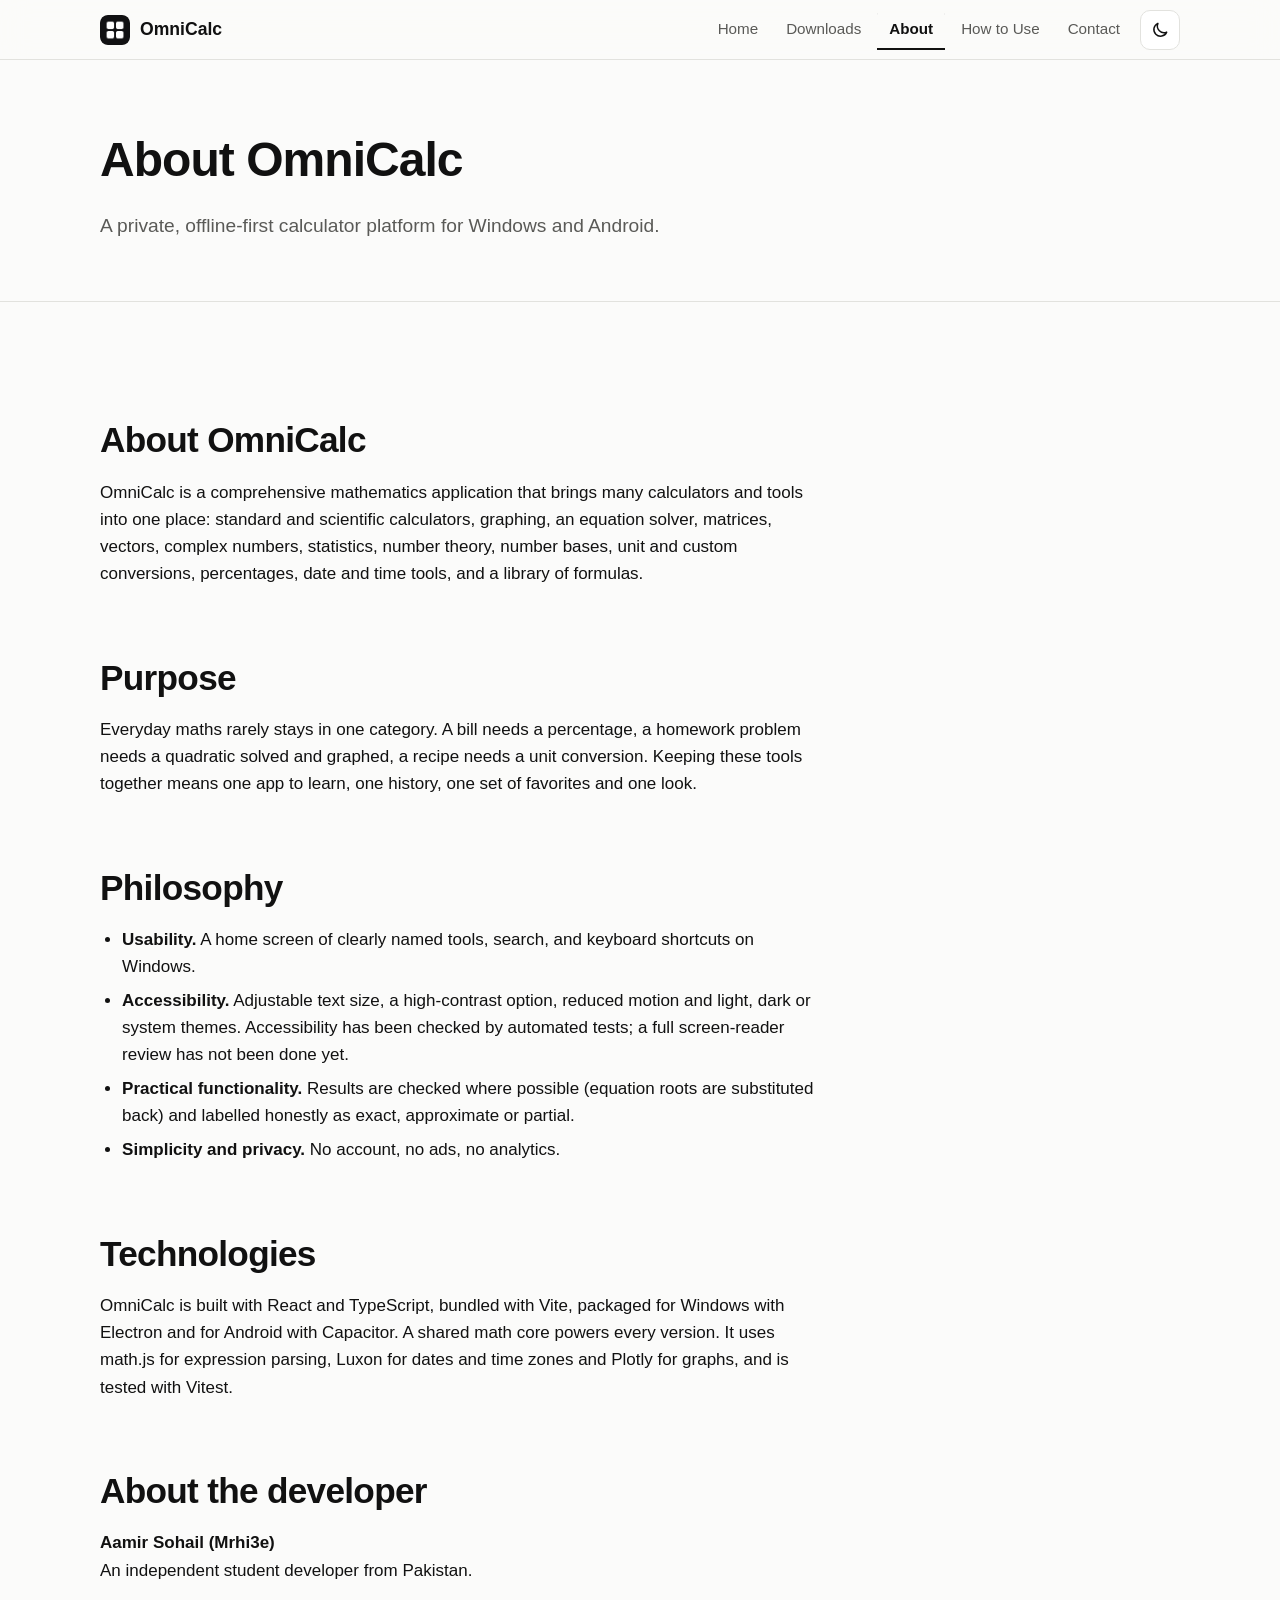
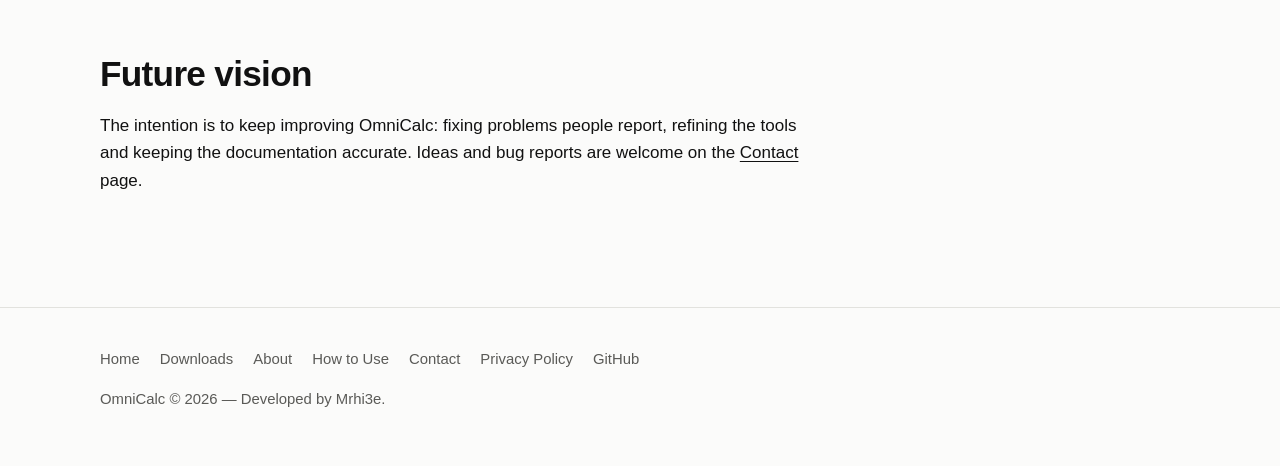
==== pages/about.html @ 9ec2315f "Connect downloads and update screenshots" ====
<!doctype html>
<html lang="en" data-theme="light">
  <head>
    <meta charset="utf-8" />
    <meta name="viewport" content="width=device-width, initial-scale=1" />
    <title>About — OmniCalc</title>
    <meta
      name="description"
      content="About OmniCalc, its purpose and philosophy, the technologies it uses and its developer, Mrhi3e."
    />
    <!-- CANONICAL + SOCIAL: replace YOUR-DOMAIN.example with your real address once the site is published (see WEBSITE-SETUP.md). -->
    <link rel="canonical" href="https://YOUR-DOMAIN.example/pages/about.html" />
    <meta property="og:type" content="website" />
    <meta property="og:site_name" content="OmniCalc" />
    <meta property="og:title" content="About — OmniCalc" />
    <meta
      property="og:description"
      content="About OmniCalc, its purpose and philosophy, the technologies it uses and its developer, Mrhi3e."
    />
    <meta
      property="og:url"
      content="https://YOUR-DOMAIN.example/pages/about.html"
    />
    <meta
      property="og:image"
      content="https://YOUR-DOMAIN.example/assets/images/og-image.png"
    />
    <meta name="twitter:card" content="summary_large_image" />
    <meta name="twitter:title" content="About — OmniCalc" />
    <meta
      name="twitter:description"
      content="About OmniCalc, its purpose and philosophy, the technologies it uses and its developer, Mrhi3e."
    />
    <meta name="theme-color" content="#0b0b0b" />
    <link rel="icon" href="../assets/logo/favicon.svg" type="image/svg+xml" />
    <link
      rel="icon"
      href="../assets/logo/favicon-32.png"
      sizes="32x32"
      type="image/png"
    />
    <link rel="icon" href="../assets/logo/favicon.ico" sizes="any" />
    <link rel="apple-touch-icon" href="../assets/logo/apple-touch-icon.png" />
    <link rel="stylesheet" href="../css/style.css" />
    <link rel="stylesheet" href="../css/responsive.css" />
    <link rel="stylesheet" href="../css/animations.css" />
    <!-- Must stay in <head> and NOT deferred: sets the saved theme before the page paints. -->
    <script src="../js/theme.js"></script>
  </head>
  <body data-root="../">
    <a class="skip" href="#main">Skip to content</a>
    <header class="site-header" data-open="false">
      <div class="container nav">
        <a class="brand" href="../index.html" aria-label="OmniCalc home"
          ><img
            src="../assets/logo/omnicalc-logo.png"
            alt=""
            width="30"
            height="30"
          /><span>OmniCalc</span></a
        >
        <nav aria-label="Main">
          <ul class="nav-links" id="site-menu">
            <li><a href="../index.html">Home</a></li>
            <li><a href="downloads.html">Downloads</a></li>
            <li><a href="about.html" aria-current="page">About</a></li>
            <li><a href="instructions.html">How to Use</a></li>
            <li><a href="contact.html">Contact</a></li>
          </ul>
        </nav>
        <button
          class="icon-btn theme-toggle"
          type="button"
          data-theme-toggle
          aria-label="Switch to dark theme"
        >
          <svg
            viewBox="0 0 24 24"
            aria-hidden="true"
            class="i-moon"
            fill="none"
            stroke="currentColor"
            stroke-width="1.8"
            stroke-linejoin="round"
          >
            <path d="M20 14.5A8 8 0 0 1 9.5 4 8 8 0 1 0 20 14.5z" /></svg
          ><svg
            viewBox="0 0 24 24"
            aria-hidden="true"
            class="i-sun"
            fill="none"
            stroke="currentColor"
            stroke-width="1.8"
            stroke-linecap="round"
          >
            <circle cx="12" cy="12" r="4" />
            <path
              d="M12 2v2M12 20v2M2 12h2M20 12h2M5 5l1.5 1.5M17.5 17.5L19 19M19 5l-1.5 1.5M6.5 17.5L5 19"
            />
          </svg>
        </button>
        <button
          class="icon-btn menu-btn"
          type="button"
          data-menu-btn
          aria-expanded="false"
          aria-controls="site-menu"
          aria-label="Open menu"
        >
          <svg
            viewBox="0 0 24 24"
            aria-hidden="true"
            fill="none"
            stroke="currentColor"
            stroke-width="1.8"
            stroke-linecap="round"
          >
            <path d="M4 7h16M4 12h16M4 17h16" />
          </svg>
        </button>
      </div>
    </header>
    <main id="main">
      <section class="page-head">
        <div class="container">
          <h1>About OmniCalc</h1>
          <p class="lead">
            A private, offline-first calculator platform for Windows and
            Android.
          </p>
        </div>
      </section>
      <div class="container page-body">
        <div class="prose">
          <h2>About OmniCalc</h2>
          <p>
            OmniCalc is a comprehensive mathematics application that brings many
            calculators and tools into one place: standard and scientific
            calculators, graphing, an equation solver, matrices, vectors,
            complex numbers, statistics, number theory, number bases, unit and
            custom conversions, percentages, date and time tools, and a library
            of formulas.
          </p>
          <h2>Purpose</h2>
          <p>
            Everyday maths rarely stays in one category. A bill needs a
            percentage, a homework problem needs a quadratic solved and graphed,
            a recipe needs a unit conversion. Keeping these tools together means
            one app to learn, one history, one set of favorites and one look.
          </p>
          <h2>Philosophy</h2>
          <ul>
            <li>
              <strong>Usability.</strong> A home screen of clearly named tools,
              search, and keyboard shortcuts on Windows.
            </li>
            <li>
              <strong>Accessibility.</strong> Adjustable text size, a
              high-contrast option, reduced motion and light, dark or system
              themes. Accessibility has been checked by automated tests; a full
              screen-reader review has not been done yet.
            </li>
            <li>
              <strong>Practical functionality.</strong> Results are checked
              where possible (equation roots are substituted back) and labelled
              honestly as exact, approximate or partial.
            </li>
            <li>
              <strong>Simplicity and privacy.</strong> No account, no ads, no
              analytics.
            </li>
          </ul>
          <h2>Technologies</h2>
          <p>
            OmniCalc is built with React and TypeScript, bundled with Vite,
            packaged for Windows with Electron and for Android with Capacitor. A
            shared math core powers every version. It uses math.js for
            expression parsing, Luxon for dates and time zones and Plotly for
            graphs, and is tested with Vitest.
          </p>
          <h2>About the developer</h2>
          <p>
            <strong>Aamir Sohail (Mrhi3e)</strong><br />An independent student
            developer from Pakistan.
          </p>
          <h2>Future vision</h2>
          <p>
            The intention is to keep improving OmniCalc: fixing problems people
            report, refining the tools and keeping the documentation accurate.
            Ideas and bug reports are welcome on the
            <a href="contact.html">Contact</a> page.
          </p>
        </div>
      </div>
    </main>
    <button
      class="icon-btn to-top"
      type="button"
      data-to-top
      aria-label="Back to top"
    >
      <svg
        viewBox="0 0 24 24"
        aria-hidden="true"
        fill="none"
        stroke="currentColor"
        stroke-width="2"
        stroke-linecap="round"
        stroke-linejoin="round"
      >
        <path d="M6 15l6-6 6 6" />
      </svg>
    </button>
    <footer class="site-footer">
      <div class="container">
        <ul>
          <li><a href="../index.html">Home</a></li>
          <li><a href="downloads.html">Downloads</a></li>
          <li><a href="about.html">About</a></li>
          <li><a href="instructions.html">How to Use</a></li>
          <li><a href="contact.html">Contact</a></li>
          <li><a href="privacy.html">Privacy Policy</a></li>
          <li><a data-github>GitHub</a></li>
        </ul>
        <p>OmniCalc &copy; 2026 &mdash; Developed by Mrhi3e.</p>
      </div>
    </footer>
    <script src="../js/config.js"></script>
    <script src="../js/main.js"></script>
    <script src="../js/navigation.js"></script>
  </body>
</html>
---- css/style.css ----
/* ==========================================================================
   OmniCalc website - main stylesheet
   COLORS: edit the variables in the two blocks below to re-theme the site.
   ========================================================================== */
:root {
  --bg: #fbfbfa;
  --surface: #ffffff;
  --surface-2: #f2f2f0;
  --text: #111111;
  --muted: #5a5a57;
  --border: #e2e2de;
  --btn-bg: #111111;
  --btn-text: #ffffff;
  --focus: #111111;
  --font:
    -apple-system, BlinkMacSystemFont, "Segoe UI", Roboto, "Helvetica Neue",
    Arial, sans-serif;
  --mono: ui-monospace, "SF Mono", Consolas, "Liberation Mono", monospace;
  --max: 1080px;
  --radius: 12px;
  --nav-h: 60px;
  color-scheme: light;
}
:root[data-theme="dark"] {
  --bg: #0b0b0b;
  --surface: #141414;
  --surface-2: #1d1d1d;
  --text: #f5f5f4;
  --muted: #a5a5a1;
  --border: #2b2b2b;
  --btn-bg: #f5f5f4;
  --btn-text: #0b0b0b;
  --focus: #f5f5f4;
  color-scheme: dark;
}
*,
*::before,
*::after {
  box-sizing: border-box;
}
html {
  scroll-behavior: smooth;
  scroll-padding-top: calc(var(--nav-h) + 16px);
  -webkit-text-size-adjust: 100%;
}
body {
  margin: 0;
  font-family: var(--font);
  background: var(--bg);
  color: var(--text);
  line-height: 1.6;
  font-size: 1.0625rem;
  overflow-x: hidden;
}
img {
  max-width: 100%;
  height: auto;
  display: block;
}
a {
  color: inherit;
  text-underline-offset: 3px;
}
h1,
h2,
h3 {
  line-height: 1.15;
  letter-spacing: -0.02em;
  margin: 0 0 0.5em;
}
h1 {
  font-size: clamp(2.4rem, 6vw, 4rem);
  font-weight: 700;
}
h2 {
  font-size: clamp(1.6rem, 3.4vw, 2.2rem);
  font-weight: 650;
}
h3 {
  font-size: 1.15rem;
  font-weight: 600;
  letter-spacing: -0.01em;
}
p {
  margin: 0 0 1em;
}
.muted {
  color: var(--muted);
}
:focus-visible {
  outline: 2px solid var(--focus);
  outline-offset: 3px;
  border-radius: 4px;
}
.skip {
  position: absolute;
  left: -999px;
  top: 8px;
  background: var(--btn-bg);
  color: var(--btn-text);
  padding: 8px 14px;
  border-radius: 8px;
  z-index: 100;
}
.skip:focus {
  left: 8px;
}
.container {
  width: min(100% - 40px, var(--max));
  margin-inline: auto;
}
.section {
  padding: 88px 0;
}
.section + .section {
  border-top: 1px solid var(--border);
}
.eyebrow {
  font-size: 0.8rem;
  text-transform: uppercase;
  letter-spacing: 0.1em;
  color: var(--muted);
  font-weight: 600;
  margin-bottom: 12px;
}
.lead {
  font-size: 1.2rem;
  color: var(--muted);
  max-width: 640px;
}
.center {
  text-align: center;
}
.center .lead {
  margin-inline: auto;
}

/* Navigation */
.site-header {
  position: sticky;
  top: 0;
  z-index: 50;
  height: var(--nav-h);
  background: color-mix(in srgb, var(--bg) 85%, transparent);
  -webkit-backdrop-filter: saturate(180%) blur(14px);
  backdrop-filter: saturate(180%) blur(14px);
  border-bottom: 1px solid var(--border);
}
.nav {
  height: 100%;
  display: flex;
  align-items: center;
  gap: 8px;
}
.brand {
  display: flex;
  align-items: center;
  gap: 10px;
  font-weight: 650;
  text-decoration: none;
  margin-right: auto;
  font-size: 1.1rem;
}
.brand img {
  width: 30px;
  height: 30px;
  border-radius: 8px;
}
.nav-links {
  display: flex;
  gap: 4px;
  list-style: none;
  margin: 0;
  padding: 0;
}
.nav-links a {
  display: block;
  padding: 8px 12px;
  border-radius: 8px;
  text-decoration: none;
  color: var(--muted);
  font-size: 0.95rem;
}
.nav-links a:hover {
  color: var(--text);
  background: var(--surface-2);
}
.nav-links a[aria-current="page"] {
  color: var(--text);
  font-weight: 600;
  box-shadow: inset 0 -2px 0 var(--text);
  border-radius: 8px 8px 0 0;
}
.icon-btn {
  width: 40px;
  height: 40px;
  display: inline-grid;
  place-items: center;
  border: 1px solid var(--border);
  background: var(--surface);
  color: var(--text);
  border-radius: 10px;
  cursor: pointer;
}
.icon-btn:hover {
  background: var(--surface-2);
}
.icon-btn svg {
  width: 20px;
  height: 20px;
}
.theme-toggle .i-sun {
  display: none;
}
:root[data-theme="dark"] .theme-toggle .i-sun {
  display: block;
}
:root[data-theme="dark"] .theme-toggle .i-moon {
  display: none;
}
.menu-btn {
  display: none;
}

/* Buttons */
.btn {
  display: inline-flex;
  align-items: center;
  justify-content: center;
  gap: 8px;
  min-height: 46px;
  padding: 0 22px;
  border-radius: 999px;
  font: inherit;
  font-weight: 600;
  font-size: 1rem;
  text-decoration: none;
  cursor: pointer;
  border: 1px solid var(--btn-bg);
  background: var(--btn-bg);
  color: var(--btn-text);
}
.btn:hover {
  opacity: 0.88;
}
.btn svg {
  width: 18px;
  height: 18px;
}
.btn.secondary {
  background: transparent;
  color: var(--text);
  border-color: var(--border);
}
.btn.secondary:hover {
  background: var(--surface-2);
  opacity: 1;
}
.btn.block {
  width: 100%;
}
.actions {
  display: flex;
  flex-wrap: wrap;
  gap: 12px;
  margin-top: 28px;
}
.center .actions {
  justify-content: center;
}

/* Hero */
.hero {
  padding: 80px 0 64px;
  text-align: center;
}
.hero h1 {
  margin-bottom: 0.25em;
}
.hero .tagline {
  font-size: clamp(1.2rem, 2.6vw, 1.6rem);
  font-weight: 500;
  margin-bottom: 1em;
}
.hero .lead {
  margin-inline: auto;
}
.hero-shot {
  margin: 56px auto 0;
  max-width: 900px;
  border: 1px solid var(--border);
  border-radius: 16px;
  overflow: hidden;
  background: var(--surface);
  box-shadow: 0 1px 2px rgba(0, 0, 0, 0.06);
}
.hero-shot img {
  width: 100%;
  aspect-ratio: 8 / 5;
  object-fit: cover;
}

/* Download cards */
.dl-grid {
  display: grid;
  grid-template-columns: repeat(3, 1fr);
  gap: 20px;
  margin-top: 40px;
}
.dl-card {
  border: 1px solid var(--border);
  border-radius: var(--radius);
  background: var(--surface);
  padding: 26px;
  display: flex;
  flex-direction: column;
}
.dl-card .plat-icon {
  width: 40px;
  height: 40px;
  margin-bottom: 16px;
}
.dl-card h3 {
  margin-bottom: 4px;
}
.dl-card .desc {
  color: var(--muted);
  font-size: 0.95rem;
}
.dl-meta {
  margin: 8px 0 20px;
  display: grid;
  grid-template-columns: auto 1fr;
  gap: 6px 14px;
  font-size: 0.92rem;
}
.dl-meta dt {
  color: var(--muted);
}
.dl-meta dd {
  margin: 0;
}
.dl-card .btn {
  margin-top: auto;
}
.dl-status {
  min-height: 1.5em;
  margin: 10px 0 0;
  font-size: 0.9rem;
  color: var(--muted);
}
.notice {
  border: 1px solid var(--border);
  border-left: 3px solid var(--text);
  background: var(--surface);
  border-radius: 8px;
  padding: 14px 18px;
  font-size: 0.95rem;
  margin: 24px 0;
}

/* Gallery */
.gallery {
  margin-top: 40px;
  max-width: 900px;
  margin-inline: auto;
}
.g-viewport {
  overflow: hidden;
  border: 1px solid var(--border);
  border-radius: 16px;
  background: var(--surface);
}
.g-track {
  display: flex;
  list-style: none;
  margin: 0;
  padding: 0;
  transition: transform 0.35s ease;
}
.g-track li {
  flex: 0 0 100%;
}
.g-open {
  display: block;
  width: 100%;
  padding: 0;
  border: 0;
  background: none;
  cursor: zoom-in;
}
.g-open img {
  width: 100%;
  aspect-ratio: 8 / 5;
  object-fit: cover;
}
.g-bar {
  display: flex;
  align-items: center;
  justify-content: space-between;
  gap: 12px;
  margin-top: 16px;
}
.g-dots {
  display: flex;
  gap: 4px;
}
.g-dot {
  width: 32px;
  height: 32px;
  border: 0;
  background: none;
  cursor: pointer;
  display: grid;
  place-items: center;
  padding: 0;
}
.g-dot::after {
  content: "";
  width: 9px;
  height: 9px;
  border-radius: 50%;
  background: var(--border);
}
.g-dot[aria-current="true"]::after {
  background: var(--text);
  width: 22px;
  border-radius: 5px;
}
.g-caption {
  text-align: center;
  color: var(--muted);
  font-size: 0.95rem;
  margin-top: 8px;
}
.g-count {
  font-variant-numeric: tabular-nums;
  color: var(--muted);
  font-size: 0.9rem;
  min-width: 3.5em;
  text-align: right;
}
.lightbox {
  position: fixed;
  inset: 0;
  z-index: 200;
  background: rgba(0, 0, 0, 0.92);
  display: none;
  align-items: center;
  justify-content: center;
  padding: 56px 16px 24px;
}
.lightbox.open {
  display: flex;
}
.lightbox img {
  max-height: calc(100vh - 120px);
  max-width: min(1280px, 100%);
  object-fit: contain;
  border-radius: 8px;
}
.lightbox .icon-btn {
  position: absolute;
  background: rgba(255, 255, 255, 0.12);
  color: #fff;
  border-color: rgba(255, 255, 255, 0.3);
}
.lb-close {
  top: 12px;
  right: 12px;
}
.lb-prev,
.lb-next {
  top: 50%;
  transform: translateY(-50%);
  width: 48px;
  height: 48px;
}
.lb-prev {
  left: 12px;
}
.lb-next {
  right: 12px;
}
.lb-count {
  position: absolute;
  top: 20px;
  left: 20px;
  color: #ddd;
  font-size: 0.9rem;
}

/* Features, steps, generic grids */
.feat-grid {
  display: grid;
  grid-template-columns: repeat(3, 1fr);
  gap: 16px;
  margin-top: 40px;
}
.feat {
  border: 1px solid var(--border);
  border-radius: var(--radius);
  padding: 20px;
  background: var(--surface);
}
.feat svg {
  width: 24px;
  height: 24px;
  margin-bottom: 12px;
  stroke: currentColor;
  fill: none;
  stroke-width: 1.6;
  stroke-linecap: round;
  stroke-linejoin: round;
}
.feat h3 {
  margin-bottom: 6px;
  font-size: 1.02rem;
}
.feat p {
  color: var(--muted);
  font-size: 0.94rem;
  margin: 0 0 8px;
}
.feat a {
  font-size: 0.9rem;
}
.two-col {
  display: grid;
  grid-template-columns: 1fr 1fr;
  gap: 56px;
  align-items: start;
}
.why-list {
  list-style: none;
  padding: 0;
  margin: 0;
}
.why-list li {
  padding: 16px 0;
  border-top: 1px solid var(--border);
}
.why-list li:first-child {
  border-top: 0;
  padding-top: 0;
}
.why-list strong {
  display: block;
}
.steps {
  counter-reset: s;
  list-style: none;
  padding: 0;
  margin: 40px 0 0;
  display: grid;
  grid-template-columns: repeat(3, 1fr);
  gap: 20px;
}
.steps li {
  counter-increment: s;
  border-top: 2px solid var(--text);
  padding-top: 14px;
}
.steps li::before {
  content: "0" counter(s);
  font-family: var(--mono);
  color: var(--muted);
  font-size: 0.85rem;
  display: block;
  margin-bottom: 6px;
}
.steps h3 {
  margin-bottom: 4px;
}
.steps p {
  color: var(--muted);
  font-size: 0.95rem;
}

/* Inner pages */
.page-head {
  padding: 72px 0 40px;
  border-bottom: 1px solid var(--border);
}
.page-head h1 {
  font-size: clamp(2rem, 5vw, 3rem);
}
.prose {
  max-width: 720px;
}
.prose h2 {
  margin-top: 2em;
}
.prose ul,
.prose ol {
  padding-left: 1.3em;
}
.prose li {
  margin-bottom: 0.4em;
}
.page-body {
  padding: 48px 0 96px;
}
.contact-grid {
  display: grid;
  grid-template-columns: repeat(3, 1fr);
  gap: 16px;
  margin: 28px 0;
}
.contact-grid .feat .btn {
  margin-top: 8px;
  min-height: 42px;
  width: 100%;
}
code,
kbd {
  font-family: var(--mono);
  font-size: 0.88em;
  background: var(--surface-2);
  border: 1px solid var(--border);
  border-radius: 5px;
  padding: 1px 6px;
}
table {
  border-collapse: collapse;
  width: 100%;
  font-size: 0.95rem;
}
th,
td {
  text-align: left;
  padding: 10px 12px;
  border-bottom: 1px solid var(--border);
  vertical-align: top;
}
.table-wrap {
  overflow-x: auto;
}

/* Documentation */
.docs {
  display: grid;
  grid-template-columns: 250px minmax(0, 1fr);
  gap: 48px;
  padding: 40px 0 96px;
}
.doc-nav {
  position: sticky;
  top: calc(var(--nav-h) + 20px);
  align-self: start;
  max-height: calc(100vh - var(--nav-h) - 40px);
  overflow-y: auto;
  font-size: 0.93rem;
}
.doc-nav summary {
  display: none;
}
.doc-nav ul {
  list-style: none;
  margin: 8px 0 0;
  padding: 0;
}
.doc-nav .grp {
  font-size: 0.75rem;
  text-transform: uppercase;
  letter-spacing: 0.08em;
  color: var(--muted);
  margin: 18px 0 4px;
  font-weight: 600;
}
.doc-nav a {
  display: block;
  padding: 5px 10px;
  border-left: 2px solid var(--border);
  text-decoration: none;
  color: var(--muted);
}
.doc-nav a:hover {
  color: var(--text);
}
.doc-nav a.active {
  color: var(--text);
  border-left-color: var(--text);
  font-weight: 600;
}
.doc-search {
  width: 100%;
  min-height: 44px;
  padding: 0 14px;
  border: 1px solid var(--border);
  border-radius: 10px;
  background: var(--surface);
  color: var(--text);
  font: inherit;
  font-size: 0.95rem;
}
.doc-sec {
  padding: 8px 0 36px;
  border-bottom: 1px solid var(--border);
  margin-bottom: 36px;
  max-width: 760px;
}
.doc-sec h2 {
  font-size: 1.6rem;
}
.doc-sec h4 {
  margin: 1.2em 0 0.3em;
  font-size: 0.8rem;
  text-transform: uppercase;
  letter-spacing: 0.08em;
  color: var(--muted);
}
.doc-sec p,
.doc-sec ul,
.doc-sec ol {
  margin: 0 0 0.8em;
}
.doc-sec ul,
.doc-sec ol {
  padding-left: 1.3em;
}
.doc-sec[hidden],
.doc-nav li[hidden] {
  display: none;
}
#doc-empty {
  color: var(--muted);
}
mark {
  background: var(--text);
  color: var(--bg);
  border-radius: 3px;
  padding: 0 2px;
}
.to-top {
  position: fixed;
  right: 20px;
  bottom: 20px;
  z-index: 40;
  opacity: 0;
  pointer-events: none;
  transition: opacity 0.2s;
}
.to-top.show {
  opacity: 1;
  pointer-events: auto;
}

/* Footer */
.site-footer {
  border-top: 1px solid var(--border);
  padding: 40px 0;
  font-size: 0.93rem;
  color: var(--muted);
}
.site-footer ul {
  list-style: none;
  display: flex;
  flex-wrap: wrap;
  gap: 6px 20px;
  padding: 0;
  margin: 0 0 16px;
}
.site-footer a {
  text-decoration: none;
}
.site-footer a:hover {
  color: var(--text);
  text-decoration: underline;
}
a[aria-disabled="true"] {
  cursor: not-allowed;
  opacity: 0.6;
}
.sr-only {
  position: absolute;
  width: 1px;
  height: 1px;
  overflow: hidden;
  clip: rect(0 0 0 0);
  white-space: nowrap;
}
---- css/responsive.css ----
/* Responsive rules: tablet (<=900px) and phone (<=640px). Tested widths: 320, 375, 430, 768, 1024, 1440. */
@media (max-width: 900px) {
  .dl-grid,
  .feat-grid,
  .contact-grid,
  .steps {
    grid-template-columns: 1fr 1fr;
  }
  .two-col {
    grid-template-columns: 1fr;
    gap: 32px;
  }
  .docs {
    grid-template-columns: 1fr;
    gap: 16px;
  }
  .doc-nav {
    position: static;
    max-height: none;
    border: 1px solid var(--border);
    border-radius: 10px;
    padding: 0 14px 12px;
    background: var(--surface);
  }
  .doc-nav summary {
    display: block;
    cursor: pointer;
    padding: 12px 0;
    font-weight: 600;
  }
  .doc-nav ul {
    max-height: 45vh;
    overflow-y: auto;
  }
}
@media (max-width: 760px) {
  .menu-btn {
    display: inline-grid;
  }
  .nav-links {
    display: none;
    position: absolute;
    top: var(--nav-h);
    left: 0;
    right: 0;
    flex-direction: column;
    gap: 0;
    padding: 8px 20px 16px;
    background: var(--bg);
    border-bottom: 1px solid var(--border);
  }
  .site-header[data-open="true"] .nav-links {
    display: flex;
  }
  .nav-links a {
    padding: 14px 8px;
    font-size: 1.05rem;
    border-radius: 0;
    box-shadow: none !important;
    border-bottom: 1px solid var(--border);
  }
  .nav-links a[aria-current="page"] {
    font-weight: 700;
  }
  .nav-links li:last-child a {
    border-bottom: 0;
  }
}
@media (max-width: 640px) {
  body {
    font-size: 1rem;
  }
  .section {
    padding: 60px 0;
  }
  .hero {
    padding: 52px 0 44px;
  }
  .dl-grid,
  .feat-grid,
  .contact-grid,
  .steps {
    grid-template-columns: 1fr;
  }
  .actions .btn {
    width: 100%;
  }
  .hero-shot {
    margin-top: 36px;
    border-radius: 12px;
  }
  .page-head {
    padding: 48px 0 28px;
  }
  .lb-prev,
  .lb-next {
    top: auto;
    bottom: 16px;
    transform: none;
  }
  .lightbox img {
    max-height: calc(100vh - 170px);
  }
  .g-dot {
    width: 26px;
  }
}
@media (max-width: 360px) {
  .container {
    width: min(100% - 28px, var(--max));
  }
  .brand span {
    font-size: 1rem;
  }
}
---- css/animations.css ----
/* Subtle motion only. Everything is disabled for visitors who prefer reduced motion. */
body,
.site-header,
.dl-card,
.feat,
.icon-btn,
.doc-nav,
.btn {
  transition:
    background-color 0.2s ease,
    color 0.2s ease,
    border-color 0.2s ease;
}
@media (prefers-reduced-motion: reduce) {
  *,
  *::before,
  *::after {
    transition: none !important;
    animation: none !important;
    scroll-behavior: auto !important;
  }
}
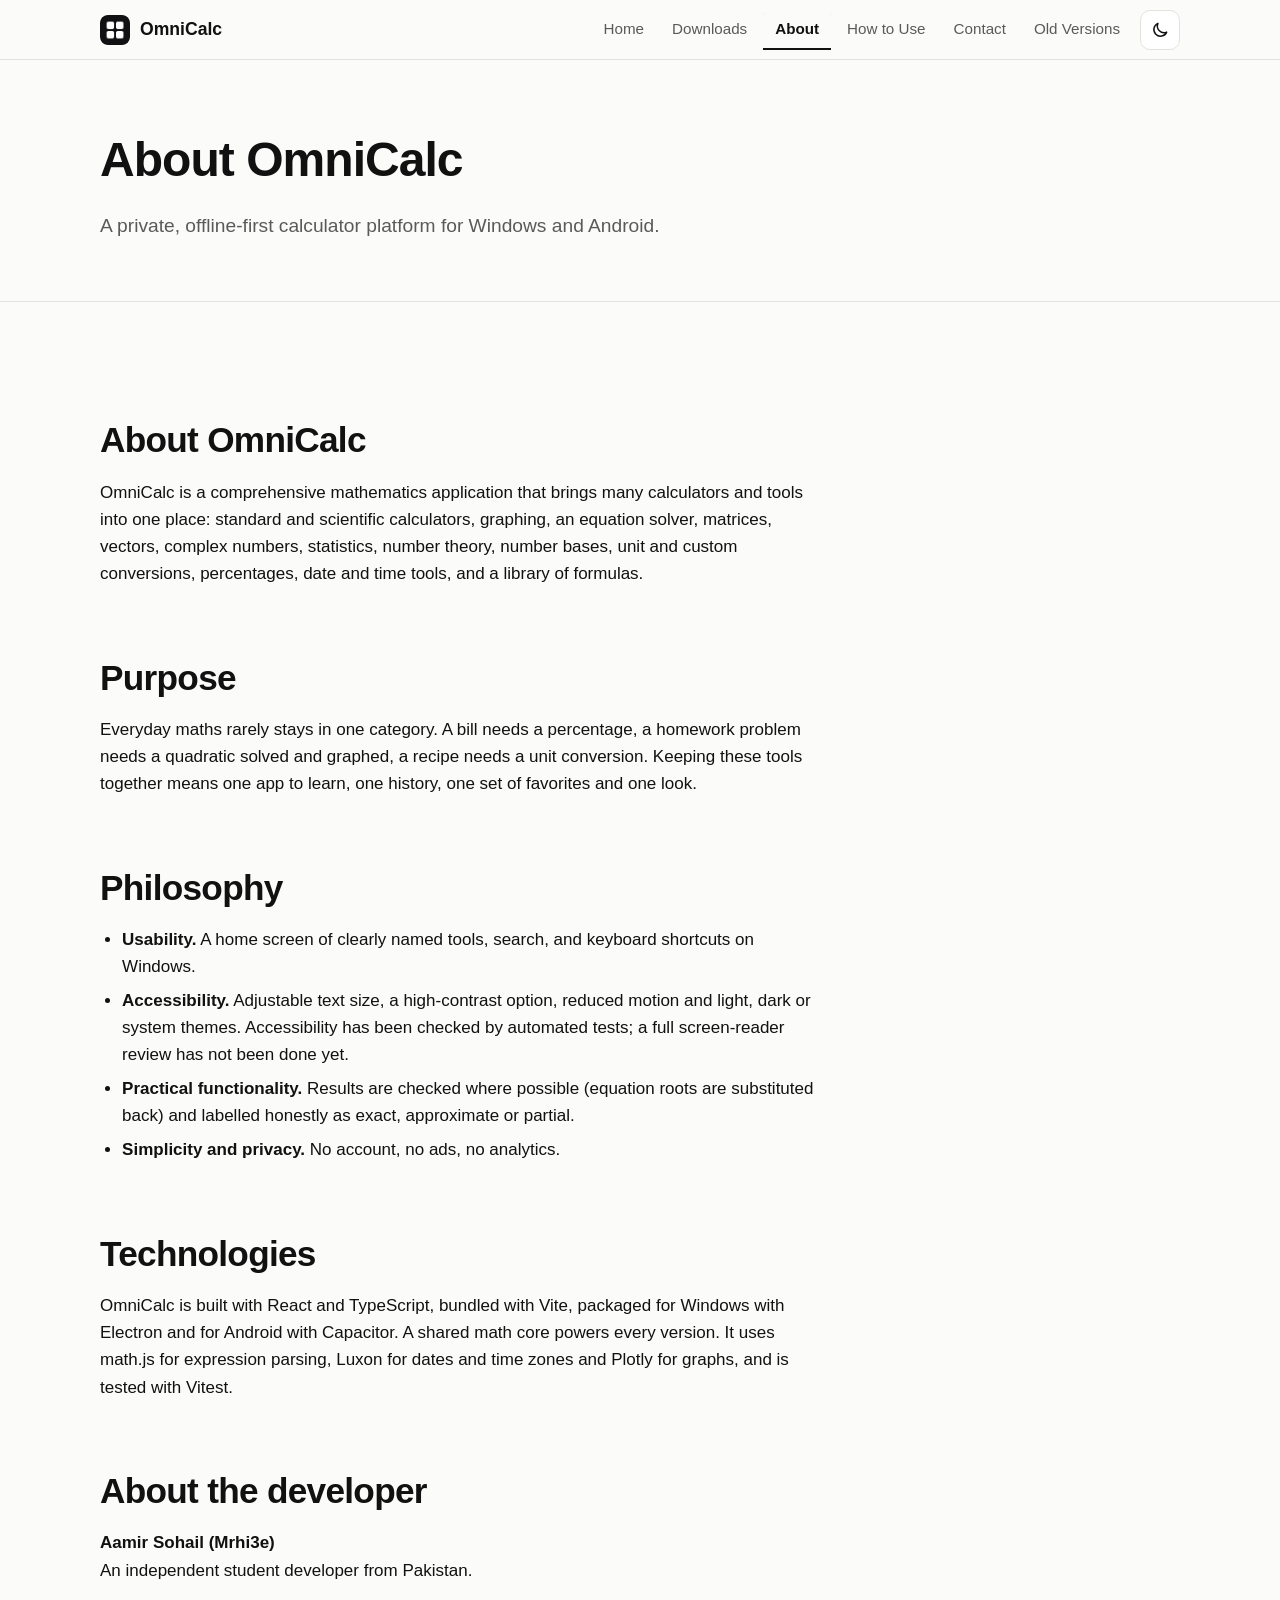
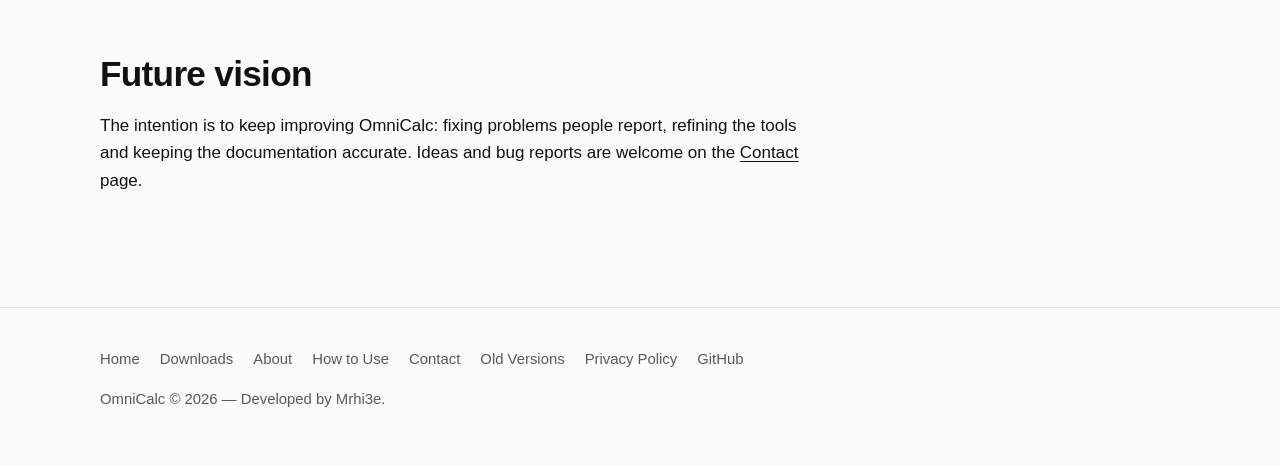
==== commit 236772d5: "Added New Things" ====
--- a/pages/about.html
+++ b/pages/about.html
@@ -8,8 +8,7 @@
       name="description"
       content="About OmniCalc, its purpose and philosophy, the technologies it uses and its developer, Mrhi3e."
     />
-    <!-- CANONICAL + SOCIAL: replace YOUR-DOMAIN.example with your real address once the site is published (see WEBSITE-SETUP.md). -->
-    <link rel="canonical" href="https://YOUR-DOMAIN.example/pages/about.html" />
+    <link rel="canonical" href="https://aamirsohail-wx.github.io/OmniCalc/pages/about.html" />
     <meta property="og:type" content="website" />
     <meta property="og:site_name" content="OmniCalc" />
     <meta property="og:title" content="About — OmniCalc" />
@@ -19,11 +18,11 @@
     />
     <meta
       property="og:url"
-      content="https://YOUR-DOMAIN.example/pages/about.html"
+      content="https://aamirsohail-wx.github.io/OmniCalc/pages/about.html"
     />
     <meta
       property="og:image"
-      content="https://YOUR-DOMAIN.example/assets/images/og-image.png"
+      content="https://aamirsohail-wx.github.io/OmniCalc/assets/images/og-image.png"
     />
     <meta name="twitter:card" content="summary_large_image" />
     <meta name="twitter:title" content="About — OmniCalc" />
@@ -66,6 +65,7 @@
             <li><a href="about.html" aria-current="page">About</a></li>
             <li><a href="instructions.html">How to Use</a></li>
             <li><a href="contact.html">Contact</a></li>
+            <li><a href="old-versions.html">Old Versions</a></li>
           </ul>
         </nav>
         <button
@@ -219,6 +219,7 @@
           <li><a href="about.html">About</a></li>
           <li><a href="instructions.html">How to Use</a></li>
           <li><a href="contact.html">Contact</a></li>
+            <li><a href="old-versions.html">Old Versions</a></li>
           <li><a href="privacy.html">Privacy Policy</a></li>
           <li><a data-github>GitHub</a></li>
         </ul>
--- a/css/style.css
+++ b/css/style.css
@@ -780,3 +780,33 @@
   clip: rect(0 0 0 0);
   white-space: nowrap;
 }
+
+
+/* Release notes and version archive */
+.release-layout { display:grid; grid-template-columns:minmax(0,1.35fr) minmax(280px,.85fr); gap:48px; align-items:center; }
+.release-panel,.history-card,.info-card,.notice-card,.empty-archive { background:var(--surface); border:1px solid var(--border); border-radius:var(--radius); padding:26px; }
+.release-badge { display:inline-block; padding:5px 9px; border:1px solid var(--border); border-radius:999px; color:var(--muted); font-size:.72rem; font-weight:700; letter-spacing:.08em; }
+.release-version { display:block; font-size:clamp(2.8rem,6vw,4rem); line-height:1.1; letter-spacing:-.05em; margin:14px 0; }
+.release-points { padding-left:1.2rem; margin:16px 0 22px; color:var(--muted); }
+.release-points li { margin:.35em 0; }
+.text-link { display:inline-block; font-weight:600; text-decoration:none; margin-top:8px; }
+.text-link:hover { text-decoration:underline; }
+.release-content { padding-top:28px; padding-bottom:70px; }
+.release-history,.info-section { margin:0 0 64px; }
+.history-card { margin-top:22px; }
+.history-top { display:flex; justify-content:space-between; gap:20px; align-items:flex-start; }
+.history-top h3 { margin:12px 0 4px; font-size:1.5rem; }
+.history-top p { margin-bottom:0; }
+.version-pill { border:1px solid var(--border); border-radius:8px; padding:7px 11px; font-family:var(--mono); white-space:nowrap; }
+.history-points { columns:2; max-width:650px; }
+.empty-archive { margin-top:16px; background:var(--surface-2); }
+.empty-archive h3,.notice-card h3 { margin-bottom:8px; }
+.empty-archive p,.notice-card p { color:var(--muted); margin-bottom:0; }
+.requirements-grid { display:grid; grid-template-columns:repeat(2,minmax(0,1fr)); gap:18px; margin-top:20px; }
+.info-card h3 { margin-bottom:12px; }
+.requirement-main { font-size:1.45rem; font-weight:650; margin-bottom:5px; }
+.info-card p:last-child { margin-bottom:0; }
+.small-note { color:var(--muted); font-size:.9rem; margin-top:14px; }
+.notice-card { margin-top:18px; }
+.notice-card .text-link { margin-top:14px; }
+@media (max-width:760px) { .release-layout { grid-template-columns:1fr; gap:26px; } .requirements-grid { grid-template-columns:1fr; } .history-points { columns:1; } .history-top { flex-direction:column; } }
